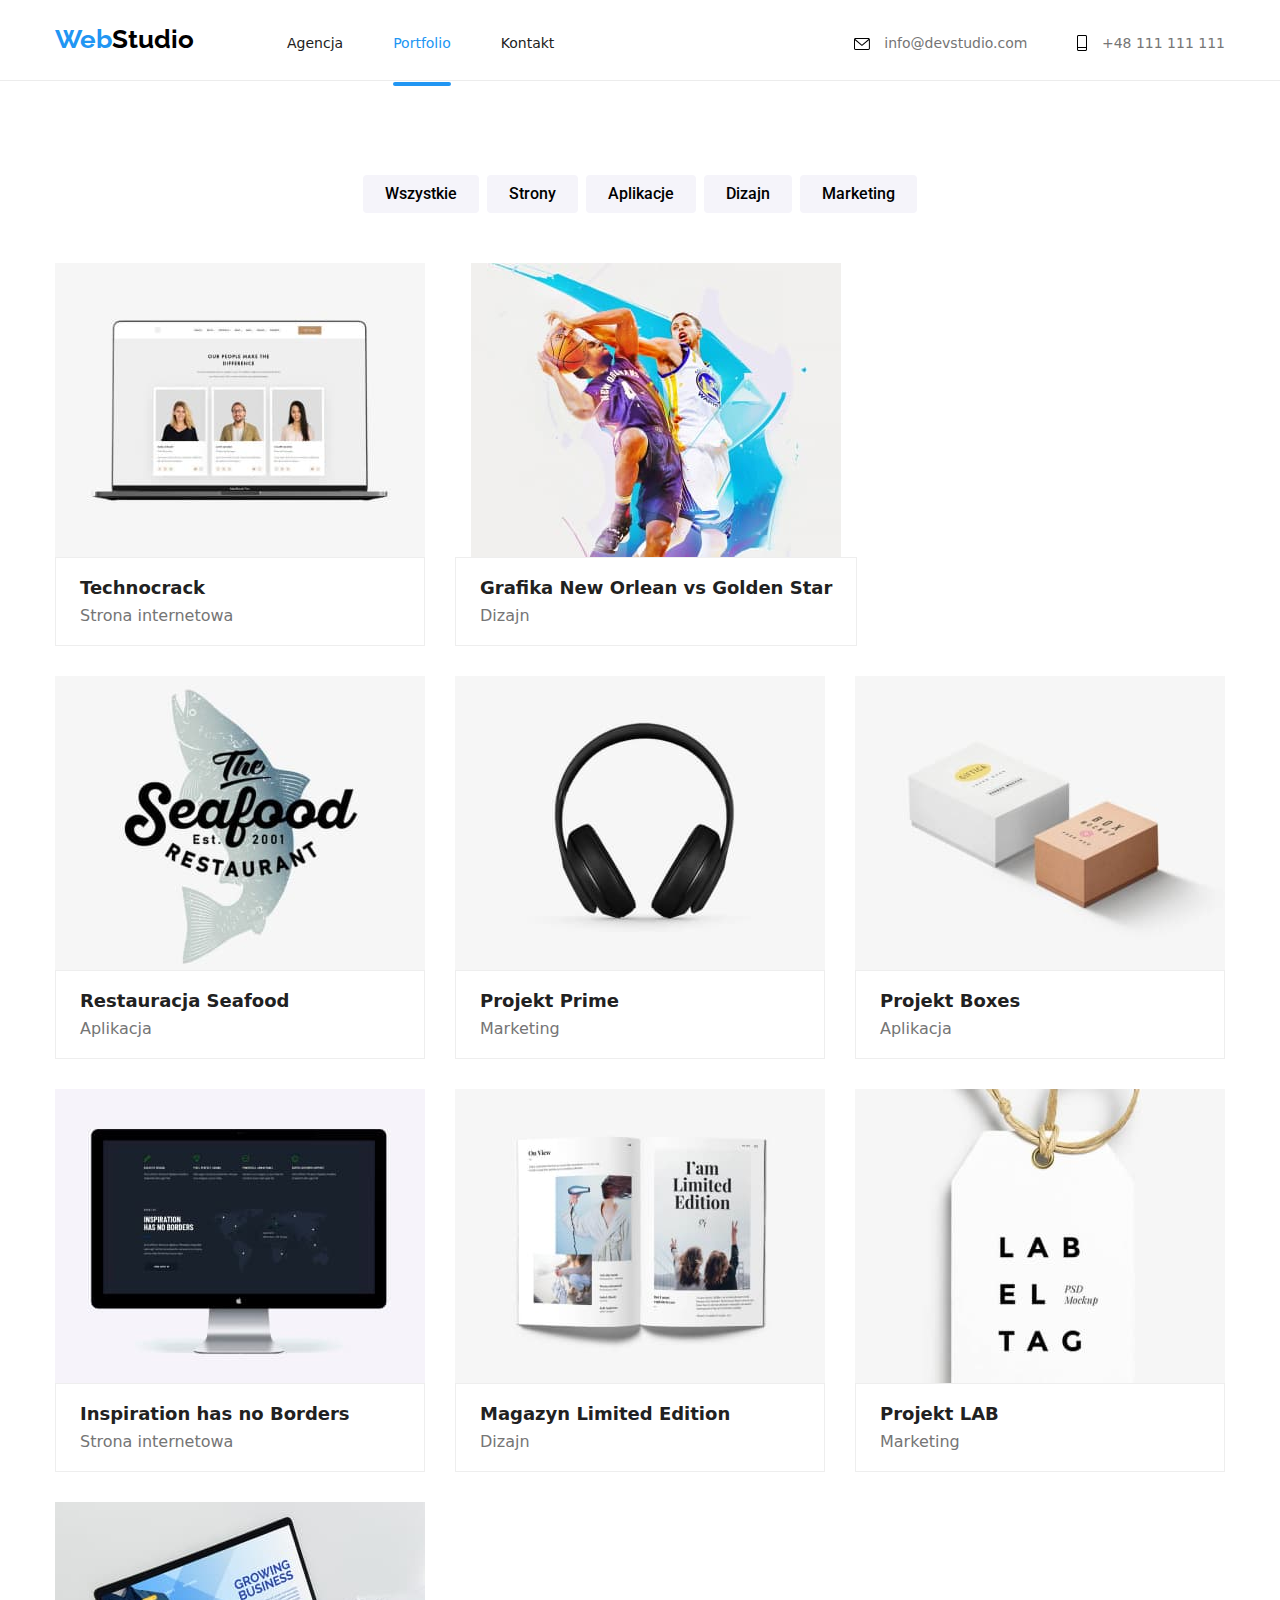
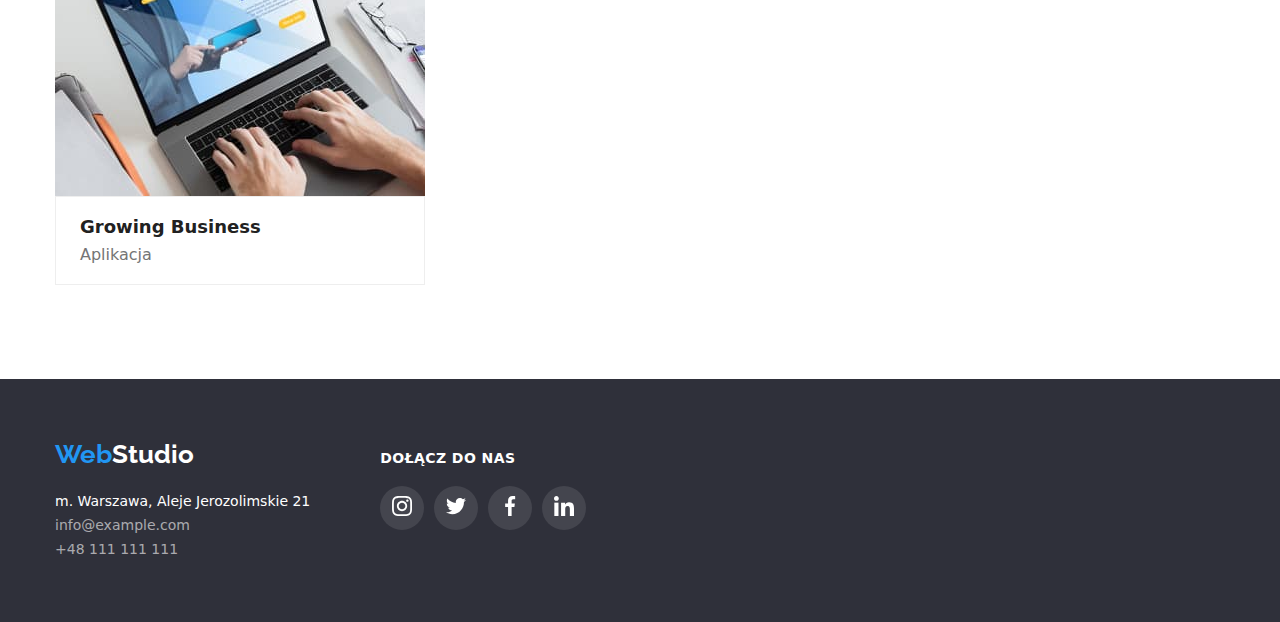
==== portfolio.html @ e5754da2 "Version 1" ====
<!DOCTYPE html>
<html lang="pl-PL">
  <head>
    <meta charset="UTF-8" />
    <meta http-equiv="X-UA-Compatible" content="IE=edge" />
    <meta name="viewport" content="width-device-width, initial-scale=1.0" />
    <meta name="description" content="Studio" />
    <meta name="author" content="Jacek Blaszczyk" />
    <link rel="preconnect" href="https://fonts.googleapis.com" />
    <link rel="preconnect" href="https://fonts.gstatic.com" crossorigin />
    <link
      href="https://fonts.googleapis.com/css2?family=Raleway:wght@700&display=swap"
      rel="stylesheet"
    />
    <link
      href="https://fonts.googleapis.com/css2?family=Roboto:wght@400;500;700;900&display=swap"
      rel="stylesheet"
    />
    <link rel="stylesheet" href="./css/style.css" />
    <link rel="stylesheet" href="./css/modern-normalize.css" />

    <title>Portfolio</title>
  </head>
  <body>
    <header class="page-header">
      <div class="container flex-row">
        <a href="./index.html" class="logo"
          ><span class="bluelogo">Web</span>Studio</a
        >
        <nav class="address-header">
          <ul class="nav-links">
            <li class="nav-link">
              <a href="./index.html" class="bluelink">Agencja</a>
            </li>
            <li class="nav-link">
              <a href="./portfolio.html" class="bluelink-active">Portfolio</a>
            </li>
            <li class="nav-link">
              <a href="#address" class="bluelink">Kontakt</a>
            </li>
          </ul>
        </nav>
        <ul class="address-heading">
          <li class="address-link">
            <a href="mailto:info@devstudio.com" class="header-address"
              ><svg class="icon-address-email" width="16" height="12">
                <use href="./images/icons.svg#icon-letter"></use>
              </svg>
              info@devstudio.com</a
            >
          </li>
          <li>
            <a href="tel:+48111111111" class="header-address"
              ><svg class="icon-address-telefon" width="10" height="16">
                <use href="./images/icons.svg#icon-telephone"></use>
              </svg>
              +48 111 111 111</a
            >
          </li>
        </ul>
      </div>
    </header>
    <main>
      <section class="section portfolio">
        <div class="container">
          <ul class="buttons-portfolio">
            <li>
              <button type="button" class="button">Wszystkie</button>
            </li>
            <li><button type="button" class="button">Strony</button></li>
            <li><button type="button" class="button">Aplikacje</button></li>
            <li><button type="button" class="button">Dizajn</button></li>
            <li><button type="button" class="button">Marketing</button></li>
          </ul>
          <ul class="portfolio-elements">
            <li class="portfolio-element">
              <div class="hidden-element-container">
                <img
                  src="./images/technocrack.jpg"
                  alt="Strona internetowa wyświetlana na laptopie"
                  width="370"
                  height="294"
                />
                <div class="hidden-background">
                  <p class="hidden-text">
                    Technocrack jest popularną platformą wykorzystywaną do
                    rozpowszechniania koronawirusa. Firmy wykorzystują tę
                    platformę do celów szpiegowskich i ataków na
                    niezabezpieczone serwery konkurencji
                  </p>
                </div>
              </div>
              <ul class="portfolio-projects-describe">
                <li class="project-title">Technocrack</li>
                <li class="project-type">Strona internetowa</li>
              </ul>
            </li>

            <li class="portfolio-element">
              <div class="hidden-element-container">
                <img
                  src="./images/neworlean.jpg"
                  alt="Członkowie drużyn koszykarskich New Orlean oraz Golden Star walczący o piłkę"
                  width="370"
                  height="294"
                />
                <div class="hidden-background">
                  <p class="hidden-text">
                    Technocrack jest popularną platformą wykorzystywaną do
                    rozpowszechniania koronawirusa. Firmy wykorzystują tę
                    platformę do celów szpiegowskich i ataków na
                    niezabezpieczone serwery konkurencji
                  </p>
                </div>
              </div>
              <ul class="portfolio-projects-describe">
                <li class="project-title">Grafika New Orlean vs Golden Star</li>
                <li class="project-type">Dizajn</li>
              </ul>
            </li>

            <li class="portfolio-element">
              <div class="hidden-element-container">
                <img
                  src="./images/seafood.jpg"
                  alt="Logo restauracji The Seafood z rekinem w tle"
                  width="370"
                  height="294"
                />
                <div class="hidden-background">
                  <p class="hidden-text">
                    Technocrack jest popularną platformą wykorzystywaną do
                    rozpowszechniania koronawirusa. Firmy wykorzystują tę
                    platformę do celów szpiegowskich i ataków na
                    niezabezpieczone serwery konkurencji
                  </p>
                </div>
              </div>
              <ul class="portfolio-projects-describe">
                <li class="project-title">Restauracja Seafood</li>
                <li class="project-type">Aplikacja</li>
              </ul>
            </li>

            <li class="portfolio-element">
              <div class="hidden-element-container">
                <img
                  src="./images/prime.jpg"
                  alt="Słuchawki nauszne"
                  width="370"
                  height="294"
                />
                <div class="hidden-background">
                  <p class="hidden-text">
                    Technocrack jest popularną platformą wykorzystywaną do
                    rozpowszechniania koronawirusa. Firmy wykorzystują tę
                    platformę do celów szpiegowskich i ataków na
                    niezabezpieczone serwery konkurencji
                  </p>
                </div>
              </div>
              <ul class="portfolio-projects-describe">
                <li class="project-title">Projekt Prime</li>
                <li class="project-type">Marketing</li>
              </ul>
            </li>

            <li class="portfolio-element">
              <div class="hidden-element-container">
                <img
                  src="./images/boxes.jpg"
                  alt="Dwa pudełka leżące obok siebie, białe oraz brązowe"
                  width="370"
                  height="294"
                />
                <div class="hidden-background">
                  <p class="hidden-text">
                    Technocrack jest popularną platformą wykorzystywaną do
                    rozpowszechniania koronawirusa. Firmy wykorzystują tę
                    platformę do celów szpiegowskich i ataków na
                    niezabezpieczone serwery konkurencji
                  </p>
                </div>
              </div>
              <ul class="portfolio-projects-describe">
                <li class="project-title">Projekt Boxes</li>
                <li class="project-type">Aplikacja</li>
              </ul>
            </li>

            <li class="portfolio-element">
              <div class="hidden-element-container">
                <img
                  src="./images/inspiration.jpg"
                  alt="Ekran, na którym wyświetlana jest strona internetowa"
                  width="370"
                  height="294"
                />
                <div class="hidden-background">
                  <p class="hidden-text">
                    Technocrack jest popularną platformą wykorzystywaną do
                    rozpowszechniania koronawirusa. Firmy wykorzystują tę
                    platformę do celów szpiegowskich i ataków na
                    niezabezpieczone serwery konkurencji
                  </p>
                </div>
              </div>
              <ul class="portfolio-projects-describe">
                <li class="project-title">Inspiration has no Borders</li>
                <li class="project-type">Strona internetowa</li>
              </ul>
            </li>

            <li class="portfolio-element">
              <div class="hidden-element-container">
                <img
                  src="./images/limited.jpg"
                  alt="Otwarty magazyn Limited Edition"
                  width="370"
                  height="294"
                />
                <div class="hidden-background">
                  <p class="hidden-text">
                    Technocrack jest popularną platformą wykorzystywaną do
                    rozpowszechniania koronawirusa. Firmy wykorzystują tę
                    platformę do celów szpiegowskich i ataków na
                    niezabezpieczone serwery konkurencji
                  </p>
                </div>
              </div>
              <ul class="portfolio-projects-describe">
                <li class="project-title">Magazyn Limited Edition</li>
                <li class="project-type">Dizajn</li>
              </ul>
            </li>

            <li class="portfolio-element">
              <div class="hidden-element-container">
                <img
                  src="./images/lab.jpg"
                  alt="Przywieszka drewniana z ułożonymi pionowo napisami LAB EL TAG"
                  width="370"
                  height="294"
                />
                <div class="hidden-background">
                  <p class="hidden-text">
                    Technocrack jest popularną platformą wykorzystywaną do
                    rozpowszechniania koronawirusa. Firmy wykorzystują tę
                    platformę do celów szpiegowskich i ataków na
                    niezabezpieczone serwery konkurencji
                  </p>
                </div>
              </div>
              <ul class="portfolio-projects-describe">
                <li class="project-title">Projekt LAB</li>
                <li class="project-type">Marketing</li>
              </ul>
            </li>

            <li class="portfolio-element">
              <div class="hidden-element-container">
                <img
                  src="./images/business.jpg"
                  alt="Osoba trzymająca dłonie na laptopie, na którego ekranie wyświetla się strona Growing Business"
                  width="370"
                  height="294"
                />
                <div class="hidden-background">
                  <p class="hidden-text">
                    Technocrack jest popularną platformą wykorzystywaną do
                    rozpowszechniania koronawirusa. Firmy wykorzystują tę
                    platformę do celów szpiegowskich i ataków na
                    niezabezpieczone serwery konkurencji
                  </p>
                </div>
              </div>
              <ul class="portfolio-projects-describe">
                <li class="project-title">Growing Business</li>
                <li class="project-type">Aplikacja</li>
              </ul>
            </li>
          </ul>
        </div>
      </section>
    </main>
    <footer class="footer">
      <div class="container flex-row">
        <div class="container-footer">
          <a href="./index.html" class="logo whitelogo"
            ><span class="bluelogo">Web</span>Studio</a
          >
          <address class="footer-address" id="address">
            <p>m. Warszawa, Aleje Jerozolimskie 21</p>
            <ul class="footer-contact">
              <li>
                <a href="mailto:info@example.com" class="link"
                  >info@example.com</a
                >
              </li>
              <li>
                <a href="tel:+48111111111" class="link">+48 111 111 111</a>
              </li>
            </ul>
          </address>
        </div>
        <div class="container-footer">
          <h3 class="header3">Dołącz do nas</h3>
          <div class="socialmedia-footer">
            <ul>
              <li>
                <div class="socialicon circle-background">
                  <a href="index.html">
                    <svg class="icon-footer" width="20" height="20">
                      <use href="./images/icons.svg#icon-instagram"></use>
                    </svg>
                  </a>
                </div>
              </li>
              <li>
                <div class="socialicon circle-background">
                  <a href="index.html">
                    <svg class="icon-footer" width="20" height="20">
                      <use href="./images/icons.svg#icon-twitter"></use>
                    </svg>
                  </a>
                </div>
              </li>
              <li>
                <div class="socialicon circle-background">
                  <a href="index.html">
                    <svg class="icon-footer" width="20" height="20">
                      <use href="./images/icons.svg#icon-facebook"></use>
                    </svg>
                  </a>
                </div>
              </li>
              <li>
                <div class="socialicon circle-background">
                  <a href="index.html">
                    <svg class="icon-footer" width="20" height="20">
                      <use href="./images/icons.svg#icon-linkedin"></use>
                    </svg>
                  </a>
                </div>
              </li>
            </ul>
          </div>
        </div>
      </div>
    </footer>
  </body>
</html>
---- css/style.css ----
:root {
    --white: #ffffff;
    --black: #000000;
    --blue: #2196f3;
    --dark: #212121;
    --darkfooter: #2f303a;
    --grey: #f5f4fa;
    --darkgrey: #757575;
    --whitetrans: #ffffff99;
}

body {
    font-family: "Roboto", sans-serif;
    font-style: normal;
    color: var(--dark);
    align-items: center;
}

h1,
h2,
h3,
h4,
h5,
h6,
p,
ul {
    list-style: none;
    padding: 0;
    margin: 0;
}

ul,
p {
    display: flex;
}

img {
    display: block;
}

.container {
    width: 100%;
    max-width: 1200px;
    padding: 0 15px;
    margin: 0 auto;
    flex-direction: row;
}

.flex-row {
    flex-direction: row;
    display: flex;
    align-items: baseline;
}

.container-footer {
    max-width: 1200px;
    margin-right: 70px;
}

.section {
    padding: 94px 0;
}

.page-header {
    display: flex;
    flex-direction: row;
    gap: 93px;
    padding: 24px 0 25px 0;
    align-items: center;
    border-bottom: 1px solid #ececec;
}

.nav-links {
    display: flex;
    flex-direction: row;
    gap: 50px;
    padding-left: 93px;
}

.address-heading {
    margin-left: auto;
}

.address-link {
    padding-right: 50px;
}

.header-button {
    text-align: center;
    width: 100%;
    max-width: 1600px;
    margin: 0 auto;
    padding: 200px 0;
    display: flex;
    gap: 30px;
    flex-direction: column;
    justify-content: center;
    align-items: center;
    background-image: linear-gradient(to right,rgba(47, 48, 58, 0.4),rgba(47, 48, 58, 0.4)),url(../images/buttonbackground.jpg);
}

.header-text {
    font-size: 44px;
    font-weight: 900;
    line-height: 1.36;
    color: var(--white);
    width: 700px;
}

.lorem {
    padding-bottom: 94px;
}

.lorem li:not(:last-child) {
    padding-right: 30px;
}

.lorem-heading {
    font-weight: 700;
    font-size: 14px;
    line-height: 1.14;
    text-align: left;
    padding-bottom: 10px;
}

.lorem-paragraph {
    color: var(--darkgrey);
    font-size: 14px;
    line-height: 1.71;
}

.heading {
    font-weight: 700;
    font-size: 36px;
    line-height: 1.16;
    text-align: center;
    margin-bottom: 50px;
}

.photo-csz {
    position: relative;
}

.photo-csz:not(:last-child) {
    padding-right: 30px;
}

.team {
    background-color: var(--grey);
}

.team-section {
    display: flex;
    direction: row;
    gap: 30px;
}

.team-figure {
    margin: 0;
}

.team-card {
    background-color: var(--white);
    box-shadow: 0px 1px 3px rgba(0, 0, 0, 0.12), 0px 1px 1px rgba(0, 0, 0, 0.14),
        0px 2px 1px rgba(0, 0, 0, 0.2);
    border-radius: 0px 0px 4px 4px;
}

.team-card-describe {
    display: flex;
    flex-direction: column;
    align-items: center;
}

.team-name {
    font-weight: 500;
    font-size: 16px;
    line-height: 1.18;
    padding: 30px 0 10px;
}

.team-position {
    color: var(--darkgrey);
    font-size: 16px;
    line-height: 1.18;
    padding-bottom: 30px;
}

.logo {
    font-family: "Raleway", sans-serif;
    font-weight: 700;
    text-decoration: none;
    color: var(--black);
    line-height: 1.19;
    font-size: 26px;
}

.bluelogo {
    color: var(--blue);
}

.whitelogo {
    color: var(--white);
}

.bluelink,
.bluelink-active {
    font-weight: 500;
    font-size: 14px;
    line-height: 1.14;
    text-decoration: none;
}

.bluelink {
    color: var(--dark);
}

.bluelink:visited {
    color: var(--dark);
}

.bluelink-active {
    color: var(--blue);
    position: relative;
    height: 100%;
    padding-bottom: 60%;
}

.bluelink-active::after {
    display: block;
    border-bottom: 4px solid var(--blue);
    border-radius: 4px;
    position: absolute;
    content: "";
    width: 100%;
    bottom: 0px;
    left: 0px;
}

.bluelink:hover,
.bluelink:focus-within {
    border-bottom: 4px solid var(--blue);
    padding-bottom: 50%;
}

.header-address {
    color: var(--darkgrey);
    font-style: normal;
    font-size: 14px;
    line-height: 1.14;

    text-decoration: none;
    font-weight: 500;
}

.bluelink:hover,
.bluelink:focus,
.header-address:hover,
.header-address:focus,
.link:hover,
.link:focus {
    color: var(--blue);
    text-decoration: none;
    fill: var(--blue);
    cursor: pointer;
}

.button {
    background-color: var(--grey);
    font-family: "Roboto", sans-serif;
    font-size: 16px;
    line-height: 1.62;
    cursor: pointer;
    font-weight: 500;
    border-radius: 4px;
    border: 0px;
    padding: 6px 22px;
}

.button-banner {
    height: 50px;
}

.button-active {
    background-color: var(--blue);
    font-family: "Roboto", sans-serif;
    color: var(--white);
    cursor: pointer;
    font-weight: 500;
    font-size: 16px;
    line-height: 1.88;
    width: 200px;
    box-shadow: 0px 4px 4px rgba(0, 0, 0, 0.15);
    border-radius: 4px;
    border: 0px;
}

.button-active-portfolio {
    background-color: var(--blue);
    font-family: "Roboto", sans-serif;
    color: var(--white);
    cursor: pointer;
    font-weight: 500;
    font-size: 16px;
    line-height: 1.62;
    box-shadow: 0px 4px 4px rgba(0, 0, 0, 0.15);
    border-radius: 4px;
}

.portfolio-elements {
    display: flex;
    flex-direction: row;
    flex-wrap: wrap;
    padding: 0;
    gap: 30px;
}
.portfolio-element {
    position: relative;
    transition-property: box-shadow;
    transition-duration: 250ms;
    transition-timing-function: cubic-bezier(0.4, 0, 0.2, 1);
}

.portfolio-projects-describe {
    border: 1px solid #eeeeee;
    flex-basis: calc((100% - 60px) / 3);
}

.button:hover {
    background-color: var(--blue);
    color: var(--white);
    cursor: pointer;
    font-weight: 500;
    font-size: 16px;
    line-height: 1.62;
    box-shadow: 0px 3px 1px rgba(0, 0, 0, 0.1), 0px 1px 2px rgba(0, 0, 0, 0.08),0px 2px 2px rgba(0, 0, 0, 0.12);
    cursor: pointer;
}

.project-title {
    font-size: 18px;
    font-weight: 700;
    padding: 20px 24px 4px;
}

.project-type {
    color: var(--darkgrey);
    padding: 0 24px 20px;
}

.buttons-portfolio {
    display: flex;
    justify-content: center;
    gap: 8px;
    padding-bottom: 50px;
}

.portfolio-projects-describe {
    display: flex;
    flex-direction: column;
    gap: 4px;
}

.footer {
    background-color: var(--darkfooter);
    /* dodane */
    display: flex;
    justify-content: left;
    flex-direction: row;
    align-items: center;
    padding: 60px 0;
}

.footer-address,
.footer-address p {
    text-decoration: none;
    font-style: normal;
    color: var(--white);
    font-size: 14px;
    line-height: 1.71;
}

.footer-address {
    padding-top: 20px;
}

.footer-address li,
.link {
    text-decoration: none;
    color: var(--whitetrans);
}

.footer-contact {
    display: flex;
    flex-direction: column;
}
/* nowo dodane */

.company-link:hover .icon-company,
.company-link:focus .icon-company {
    fill: var(--blue);
    border-color: var(--blue);
    cursor: pointer;
}

.icon {
    width: 270px;
    height: 120px;
    display: flex;
    justify-content: center;
    align-items: center;
    margin-bottom: 28px;
    background: #f5f4fa;
    border-radius: 4px;
}

.socialicon-list {
    display: flex;
    justify-content: space-around;
    align-items: center;
    margin: 0 32px;
}

.socialicon {
    width: 44px;
    height: 44px;
    border-radius: 50%;
    display: flex;
    justify-content: center;
    align-items: center;
}

.socialicon-card {
    padding-bottom: 30px;
}

.icon-team {
    fill: #afb1b8;
}

.socialicon:hover .icon-team,
.socialicon:focus .icon-team,
.socialicon:hover,
.socialicon:focus {
    background-color: var(--blue);
    fill: var(--white);
    cursor: pointer;
}

.company-logos-section {
    display: flex;
    align-items: center;
    justify-content: space-around;
}

.company-logos {
    width: 170px;
    height: 92px;
    display: flex;
    justify-content: center;
    align-items: center;
    border-radius: 4px;
    border: 1px solid #afb1b8;
}

.company-logos:hover,
.company-logos:focus {
    border: 1px solid var(--blue);
    fill: var(--blue);
    cursor: pointer;
}

.icon-company {
    fill: #afb1b8;
}

.icon-address {
    margin-right: 10px;
}
.icon-address-email {
    margin-right: 10px;
    vertical-align: middle;
}
.icon-address-telefon {
    margin-right: 10px;
    vertical-align: text-bottom;
}
.portfolio-element:hover .hidden-background,
.podrtolio-element:focus .hidden-background {
    transform: translateY(0px);
    transition-property: transform;
    transition-duration: 250ms;
}
.portfolio-element:hover,
.podrtolio-element:focus {
    box-shadow: 0px 1px 1px rgba(0, 0, 0, 0.12), 0px 4px 4px rgba(0, 0, 0, 0.06),
        1px 4px 6px rgba(0, 0, 0, 0.16);
    cursor: pointer;
}

.header3 {
    font-weight: 700;
    font-size: 14px;
    line-height: 16px;
    letter-spacing: 0.03em;
    text-transform: uppercase;
    color: #ffffff;
}

.socialmedia-footer {
    display: flex;
    justify-content: left;
    margin-right: 10px;
}

.icon-footer {
    fill: var(--white);
}

.circle-background {
    background-color: rgba(255, 255, 255, 0.1);
    margin-right: 10px;
    margin-top: 20px;
}
.figcaption {
    position: absolute;
    bottom: 0;
    background: rgba(47, 48, 58, 0.8);
    width: 370px;
    height: 70px;
    justify-content: center;
    align-items: center;
    color: rgba(255, 255, 255, 1);
}
.backdrop {
    position: fixed;
    left: 0;
    top: 0;
    background-color: rgba(0, 0, 0, 0.2);
    width: 100%;
    height: 100%;
    opacity: 100%;
    transition: opacity 200ms linear, visibility 500ms linear;
}

.modal {
    position: absolute;
    top: 50%;
    left: 50%;
    transform: translate(-50%, -50%);
    width: 528px;
    min-height: 581px;
    background-color: var(--white);
}

.close-button {
    position: absolute;
    top: 8px;
    right: 8px;
    width: 30px;
    height: 30px;
    background-color: var(--white);
    border: 1px solid rgba(0, 0, 0, 0.1);
    border-radius: 50%;
    cursor: pointer;
}

.button-x {
    fill: var(--black);
    justify-content: center;
    align-items: center;
}

.is-hidden {
    opacity: 0;
    visibility: hidden;
    pointer-events: none;
    transform: scale(0.1);
    transition: opacity 200ms linear, visibility 500ms linear;
}
.hidden-element-container {
    display: flex;
    width: 100%;
    justify-content: center;
    align-items: center;
    position: relative;
    overflow: hidden;
}
.hidden-background {
    position: absolute;
    background: rgba(33, 150, 243, 0.9);
    width: 100%;
    height: 100%;
    max-height: 294px;
    font-size: 18px;
    transform: translateY(300px);
    transition: transform 250ms linear;
}
.hidden-text {
    justify-content: center;
    align-items: center;
    padding: 49px 45px 49px 24px;
    font-size: 18px;
    line-height: 1.56;
    color: var(--white);
}
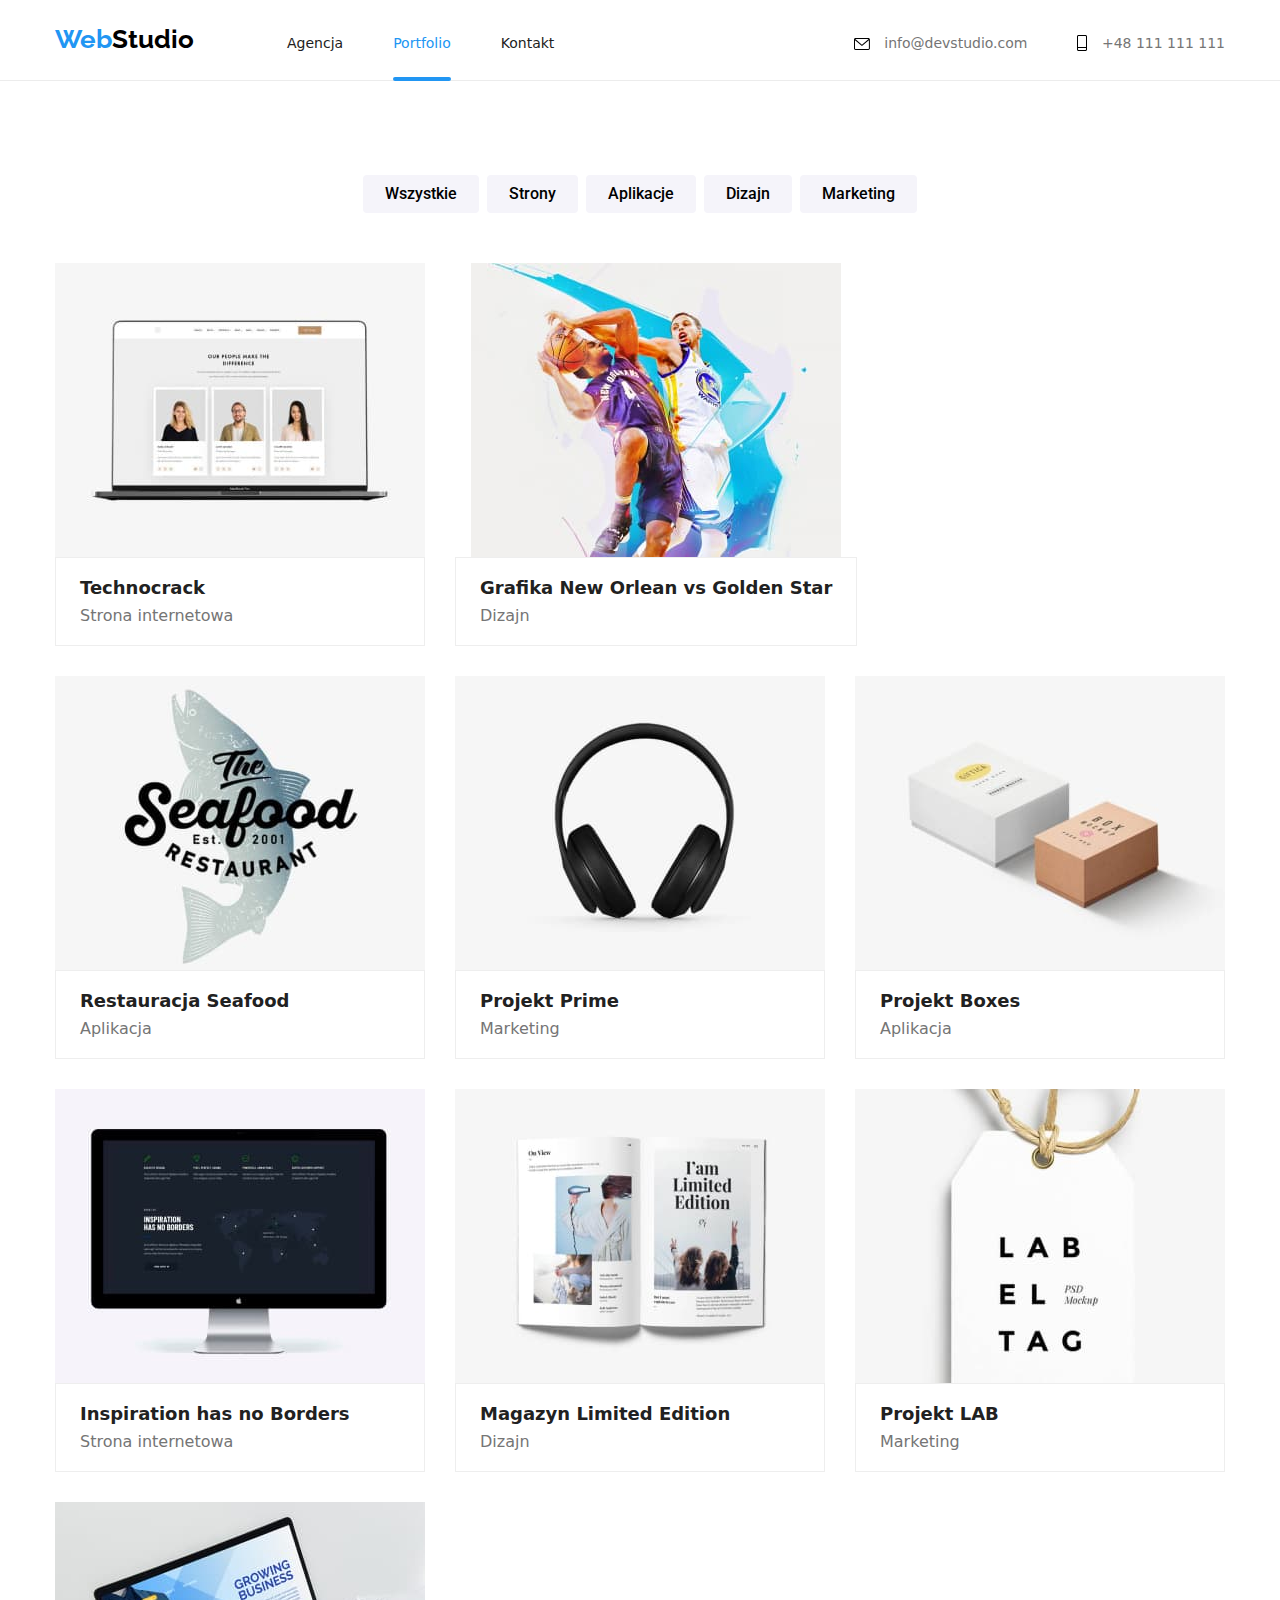
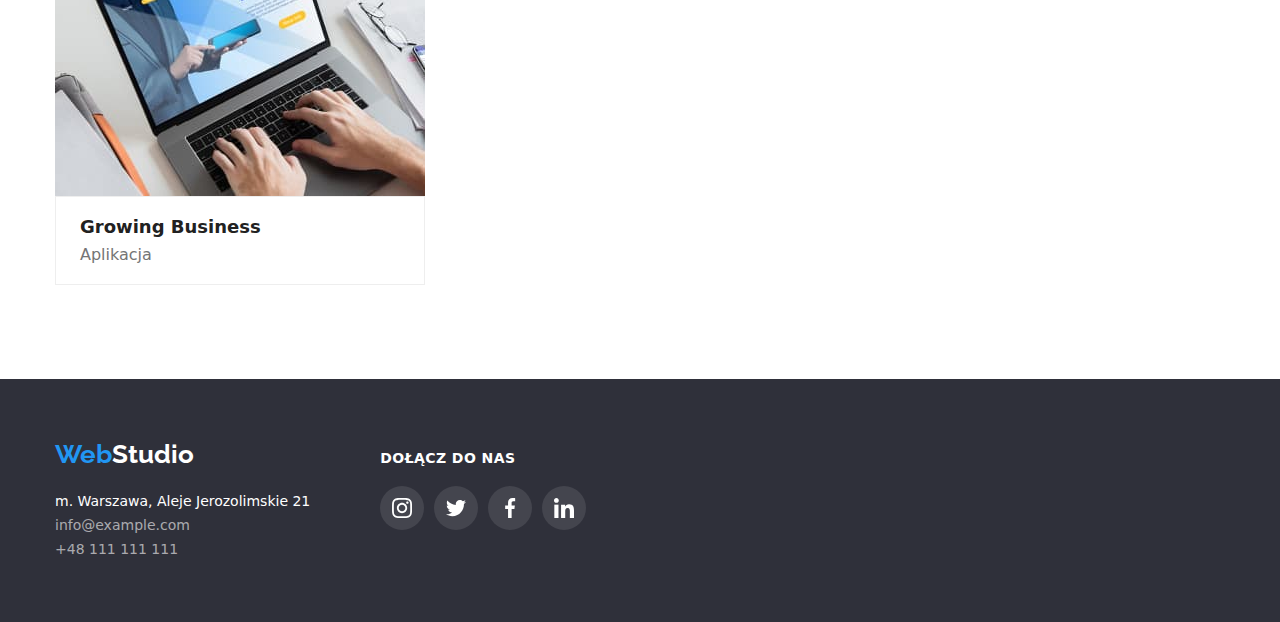
==== commit 94b0f465: "Version 2" ====
--- a/portfolio.html
+++ b/portfolio.html
@@ -29,13 +29,13 @@
         >
         <nav class="address-header">
           <ul class="nav-links">
-            <li class="nav-link">
+            <li>
               <a href="./index.html" class="bluelink">Agencja</a>
             </li>
-            <li class="nav-link">
-              <a href="./portfolio.html" class="bluelink-active">Portfolio</a>
-            </li>
-            <li class="nav-link">
+            <li>
+              <a href="./portfolio.html" class="bluelink-portfolio">Portfolio</a>  <!--Portfolio</a>-->
+            </li>
+            <li>
               <a href="#address" class="bluelink">Kontakt</a>
             </li>
           </ul>
--- a/css/style.css
+++ b/css/style.css
@@ -72,7 +72,7 @@
 
 .nav-links {
     display: flex;
-    flex-direction: row;
+    flex-direction:row;
     gap: 50px;
     padding-left: 93px;
 }
@@ -204,7 +204,8 @@
 }
 
 .bluelink,
-.bluelink-active {
+.bluelink-agencja,
+.bluelink-portfolio {
     font-weight: 500;
     font-size: 14px;
     line-height: 1.14;
@@ -219,29 +220,43 @@
     color: var(--dark);
 }
 
-.bluelink-active {
+.bluelink-agencja {
     color: var(--blue);
     position: relative;
     height: 100%;
-    padding-bottom: 60%;
-}
-
-.bluelink-active::after {
+    padding-bottom: 57%;
+}
+
+.bluelink-portfolio {
+    color: var(--blue);
+    position: relative;
+    height: 100%;
+    padding-bottom: 52%;
+}
+
+.bluelink-agencja::after,
+.bluelink-portfolio::after {
     display: block;
     border-bottom: 4px solid var(--blue);
-    border-radius: 4px;
+    border-radius: 2px;
     position: absolute;
     content: "";
     width: 100%;
     bottom: 0px;
     left: 0px;
 }
-
-.bluelink:hover,
-.bluelink:focus-within {
+.bluelink-agencja:hover,
+.bluelink-portfolio:hover {
+    cursor: pointer;
+    color: var(--blue);
+}
+
+/* .bluelink:hover,
+.bluelink:focus-within { 
     border-bottom: 4px solid var(--blue);
+    border-radius: 2px;
     padding-bottom: 50%;
-}
+} */
 
 .header-address {
     color: var(--darkgrey);
@@ -251,6 +266,10 @@
 
     text-decoration: none;
     font-weight: 500;
+}
+
+.address-heading {
+    display: flex;
 }
 
 .bluelink:hover,
@@ -423,11 +442,14 @@
 
 .socialicon {
     width: 44px;
-    height: 44px;
+    height: 44px; /*44px;*/
     border-radius: 50%;
     display: flex;
     justify-content: center;
     align-items: center;
+}
+.socialicon a {
+    height: 20px;
 }
 
 .socialicon-card {
